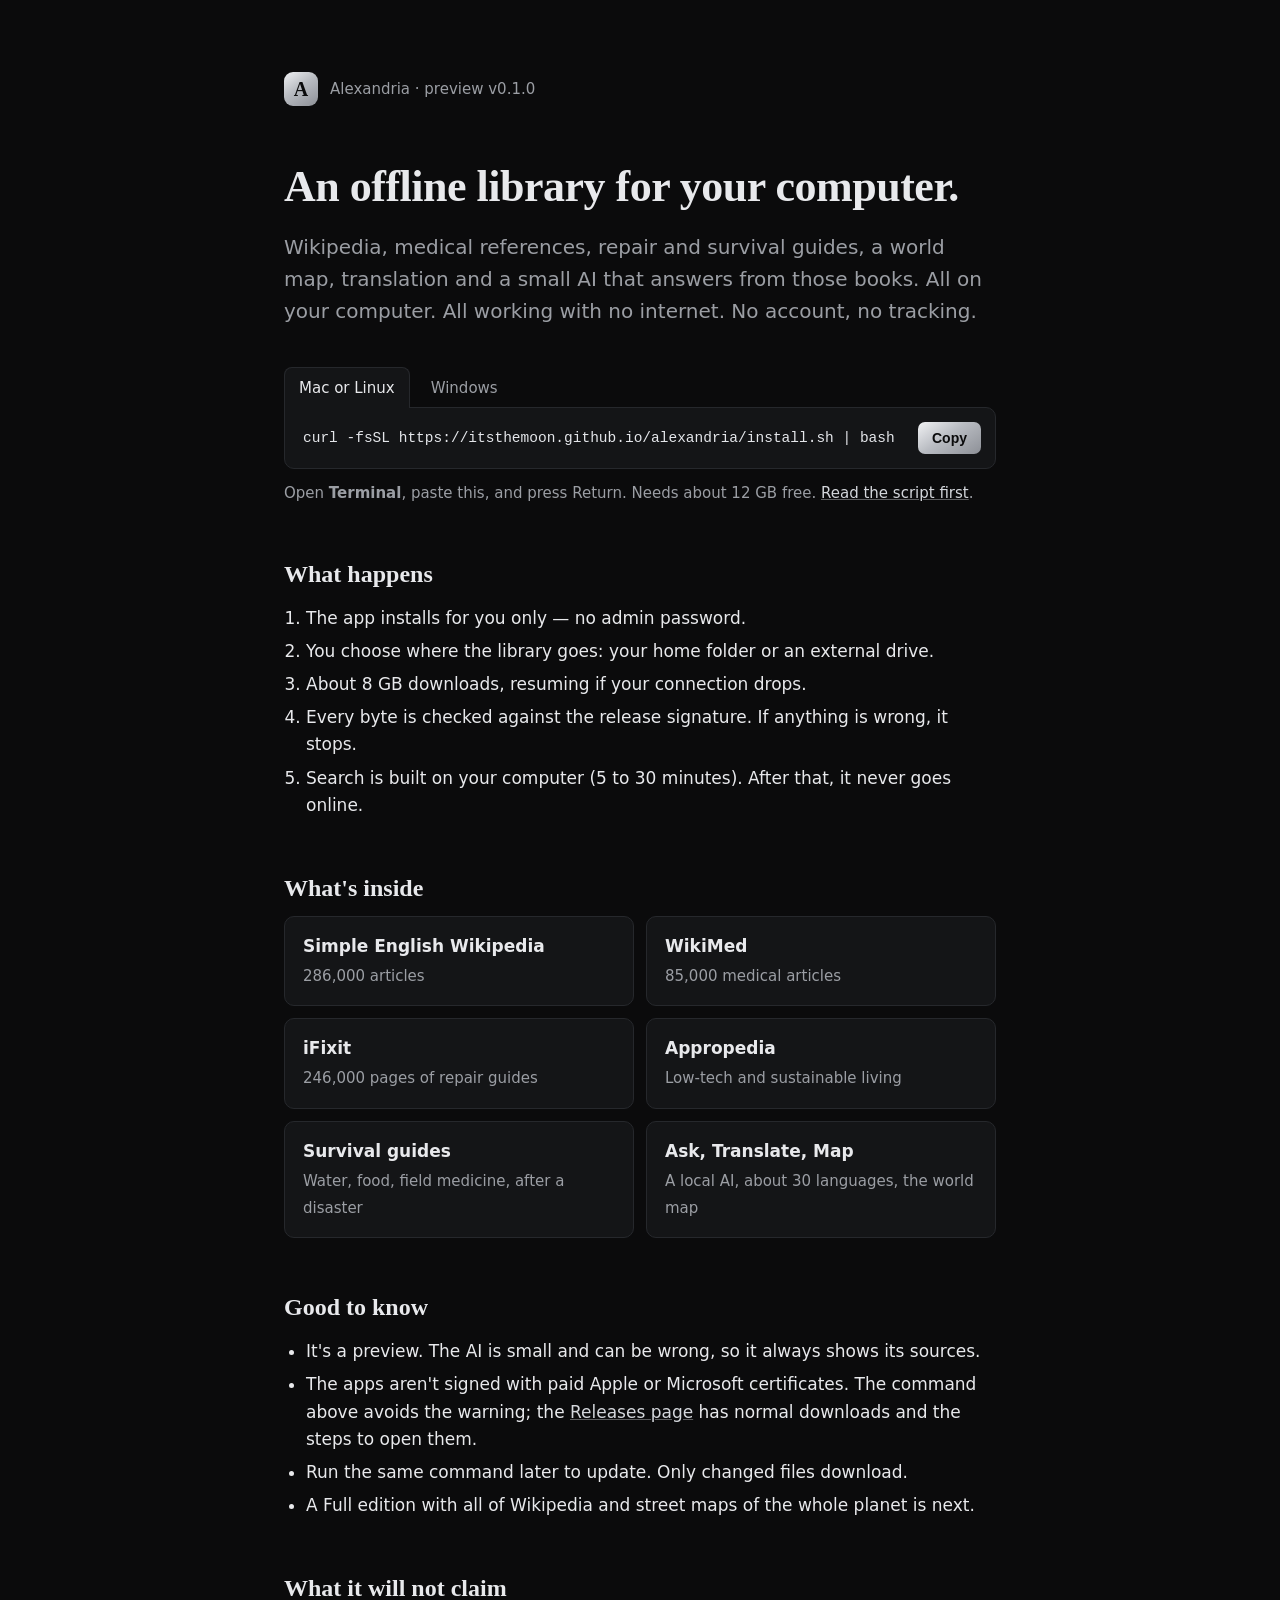
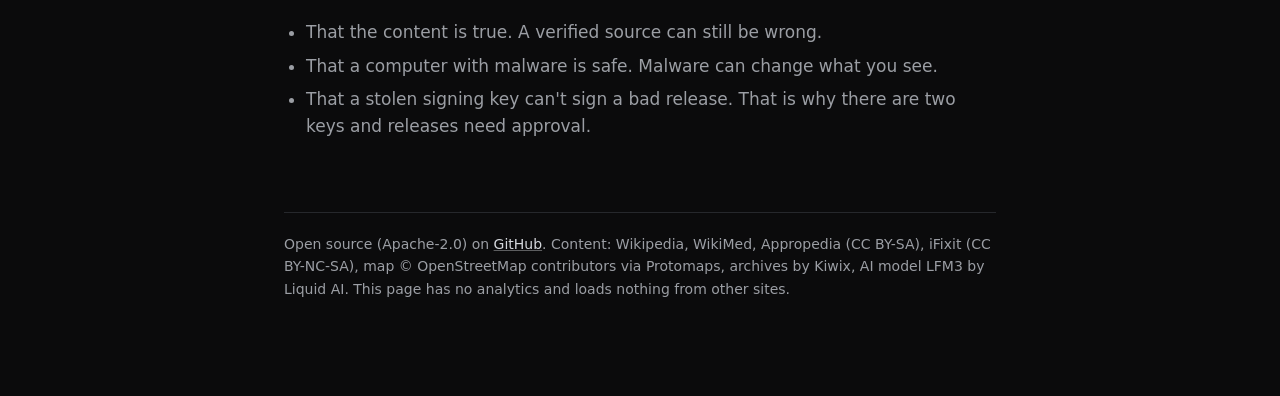
==== index.html @ 87331b24 "Site" ====
<!doctype html>
<html lang="en">
<head>
<meta charset="utf-8">
<meta name="viewport" content="width=device-width, initial-scale=1">
<title>Alexandria — an offline library for your computer</title>
<meta name="description" content="Wikipedia, medical references, repair and survival guides, a world map, translation and a local AI. All on your computer, all working with no internet.">
<style>
  :root { color-scheme: dark; --bg:#0b0b0c; --panel:#141517; --line:#26282c; --text:#e8e9ec; --muted:#9b9ea4; --silver: linear-gradient(145deg, #f1f2f4 0%, #b9bcc2 45%, #8d9097 100%); --link:#d4d7dc; --mono: ui-monospace, SFMono-Regular, Menlo, Consolas, monospace; }
  * { box-sizing: border-box; }
  html, body { margin:0; background:var(--bg); color:var(--text); font: 17px/1.6 -apple-system, BlinkMacSystemFont, "Segoe UI", system-ui, sans-serif; }
  main { max-width: 760px; margin: 0 auto; padding: 72px 24px 96px; }
  .brand { display:flex; align-items:center; gap:12px; margin-bottom:56px; color:var(--muted); font-size:15px; }
  .logo { width:34px; height:34px; border-radius:9px; background:var(--silver); color:#0b0b0c; display:grid; place-items:center; font: 600 20px Georgia, serif; }
  h1 { font: 600 44px/1.15 Georgia, "Times New Roman", serif; margin: 0 0 18px; letter-spacing:-0.5px; }
  .lead { font-size: 20px; color: var(--muted); margin: 0 0 40px; }
  h2 { font: 600 24px Georgia, serif; margin: 56px 0 14px; }
  .tabs { display:flex; gap:6px; margin-bottom:-1px; }
  .tabs button { background:none; border:1px solid transparent; border-bottom:none; color:var(--muted); padding:8px 14px; border-radius:8px 8px 0 0; font: inherit; font-size:15px; cursor:pointer; }
  .tabs button[aria-selected=true] { background:var(--panel); border-color:var(--line); color:var(--text); }
  .cmd { background:var(--panel); border:1px solid var(--line); border-radius:0 10px 10px 10px; padding:14px 14px 14px 18px; display:flex; gap:12px; align-items:center; }
  .cmd code { font: 14.5px var(--mono); flex:1; overflow-x:auto; white-space:nowrap; color:#e4e6ea; }
  .copy { background:var(--silver); color:#0b0b0c; border:0; border-radius:7px; padding:8px 14px; font-weight:600; font-size:14px; cursor:pointer; }
  .hint { color:var(--muted); font-size:15px; margin:12px 0 0; }
  ol, ul { padding-left: 22px; } li { margin: 6px 0; }
  ul.muted li { color: var(--muted); }
  .grid { display:grid; grid-template-columns: 1fr 1fr; gap:12px; }
  .card { background:var(--panel); border:1px solid var(--line); border-radius:10px; padding:16px 18px; }
  .card b { display:block; margin-bottom:2px; } .card span { color:var(--muted); font-size:15px; }
  a { color: var(--link); text-decoration-color: rgba(212,215,220,.4); }
  footer { margin-top:72px; color:var(--muted); font-size:14px; border-top:1px solid var(--line); padding-top:20px; }
  @media (max-width: 620px) { h1 { font-size:34px; } .grid { grid-template-columns:1fr; } }
</style>
</head>
<body>
<main>
  <div class="brand"><div class="logo">A</div> Alexandria · preview v0.1.0</div>

  <h1>An offline library for your computer.</h1>
  <p class="lead">Wikipedia, medical references, repair and survival guides, a world map,
  translation and a small AI that answers from those books. All on your computer. All
  working with no internet. No account, no tracking.</p>

  <div class="tabs" role="tablist">
    <button role="tab" aria-selected="true" data-os="unix">Mac or Linux</button>
    <button role="tab" aria-selected="false" data-os="win">Windows</button>
  </div>
  <div class="cmd">
    <code id="cmd">curl -fsSL https://itsthemoon.github.io/alexandria/install.sh | bash</code>
    <button class="copy" id="copy">Copy</button>
  </div>
  <p class="hint" id="where">Open <b>Terminal</b>, paste this, and press Return.
  Needs about 12 GB free. <a href="install.sh">Read the script first</a>.</p>

  <h2>What happens</h2>
  <ol>
    <li>The app installs for you only — no admin password.</li>
    <li>You choose where the library goes: your home folder or an external drive.</li>
    <li>About 8 GB downloads, resuming if your connection drops.</li>
    <li>Every byte is checked against the release signature. If anything is wrong, it stops.</li>
    <li>Search is built on your computer (5 to 30 minutes). After that, it never goes online.</li>
  </ol>

  <h2>What's inside</h2>
  <div class="grid">
    <div class="card"><b>Simple English Wikipedia</b><span>286,000 articles</span></div>
    <div class="card"><b>WikiMed</b><span>85,000 medical articles</span></div>
    <div class="card"><b>iFixit</b><span>246,000 pages of repair guides</span></div>
    <div class="card"><b>Appropedia</b><span>Low-tech and sustainable living</span></div>
    <div class="card"><b>Survival guides</b><span>Water, food, field medicine, after a disaster</span></div>
    <div class="card"><b>Ask, Translate, Map</b><span>A local AI, about 30 languages, the world map</span></div>
  </div>

  <h2>Good to know</h2>
  <ul>
    <li>It's a preview. The AI is small and can be wrong, so it always shows its sources.</li>
    <li>The apps aren't signed with paid Apple or Microsoft certificates. The command above
      avoids the warning; the <a href="https://github.com/itsthemoon/alexandria/releases">Releases page</a>
      has normal downloads and the steps to open them.</li>
    <li>Run the same command later to update. Only changed files download.</li>
    <li>A Full edition with all of Wikipedia and street maps of the whole planet is next.</li>
  </ul>

  <h2>What it will not claim</h2>
  <ul class="muted">
    <li>That the content is true. A verified source can still be wrong.</li>
    <li>That a computer with malware is safe. Malware can change what you see.</li>
    <li>That a stolen signing key can't sign a bad release. That is why there are two keys and
      releases need approval.</li>
  </ul>

  <footer>
    Open source (Apache-2.0) on <a href="https://github.com/itsthemoon/alexandria">GitHub</a>.
    Content: Wikipedia, WikiMed, Appropedia (CC BY-SA), iFixit (CC BY-NC-SA), map ©
    OpenStreetMap contributors via Protomaps, archives by Kiwix, AI model LFM3 by Liquid AI.
    This page has no analytics and loads nothing from other sites.
  </footer>
</main>
<script>
  const cmds = {
    unix: ['curl -fsSL https://itsthemoon.github.io/alexandria/install.sh | bash',
           'Open <b>Terminal</b>, paste this, and press Return. Needs about 12 GB free. <a href="install.sh">Read the script first</a>.'],
    win:  ['irm https://itsthemoon.github.io/alexandria/install.ps1 | iex',
           'Open <b>PowerShell</b> from the Start menu, paste this, and press Enter. Needs about 12 GB free. <a href="install.ps1">Read the script first</a>.'],
  };
  const show = os => {
    document.getElementById('cmd').textContent = cmds[os][0];
    document.getElementById('where').innerHTML = cmds[os][1];
    document.querySelectorAll('.tabs button').forEach(b => b.setAttribute('aria-selected', b.dataset.os === os));
  };
  document.querySelectorAll('.tabs button').forEach(b => b.onclick = () => show(b.dataset.os));
  if (/Windows/.test(navigator.userAgent)) show('win');
  document.getElementById('copy').onclick = async e => {
    await navigator.clipboard.writeText(document.getElementById('cmd').textContent);
    e.target.textContent = 'Copied'; setTimeout(() => e.target.textContent = 'Copy', 1500);
  };
</script>
</body>
</html>
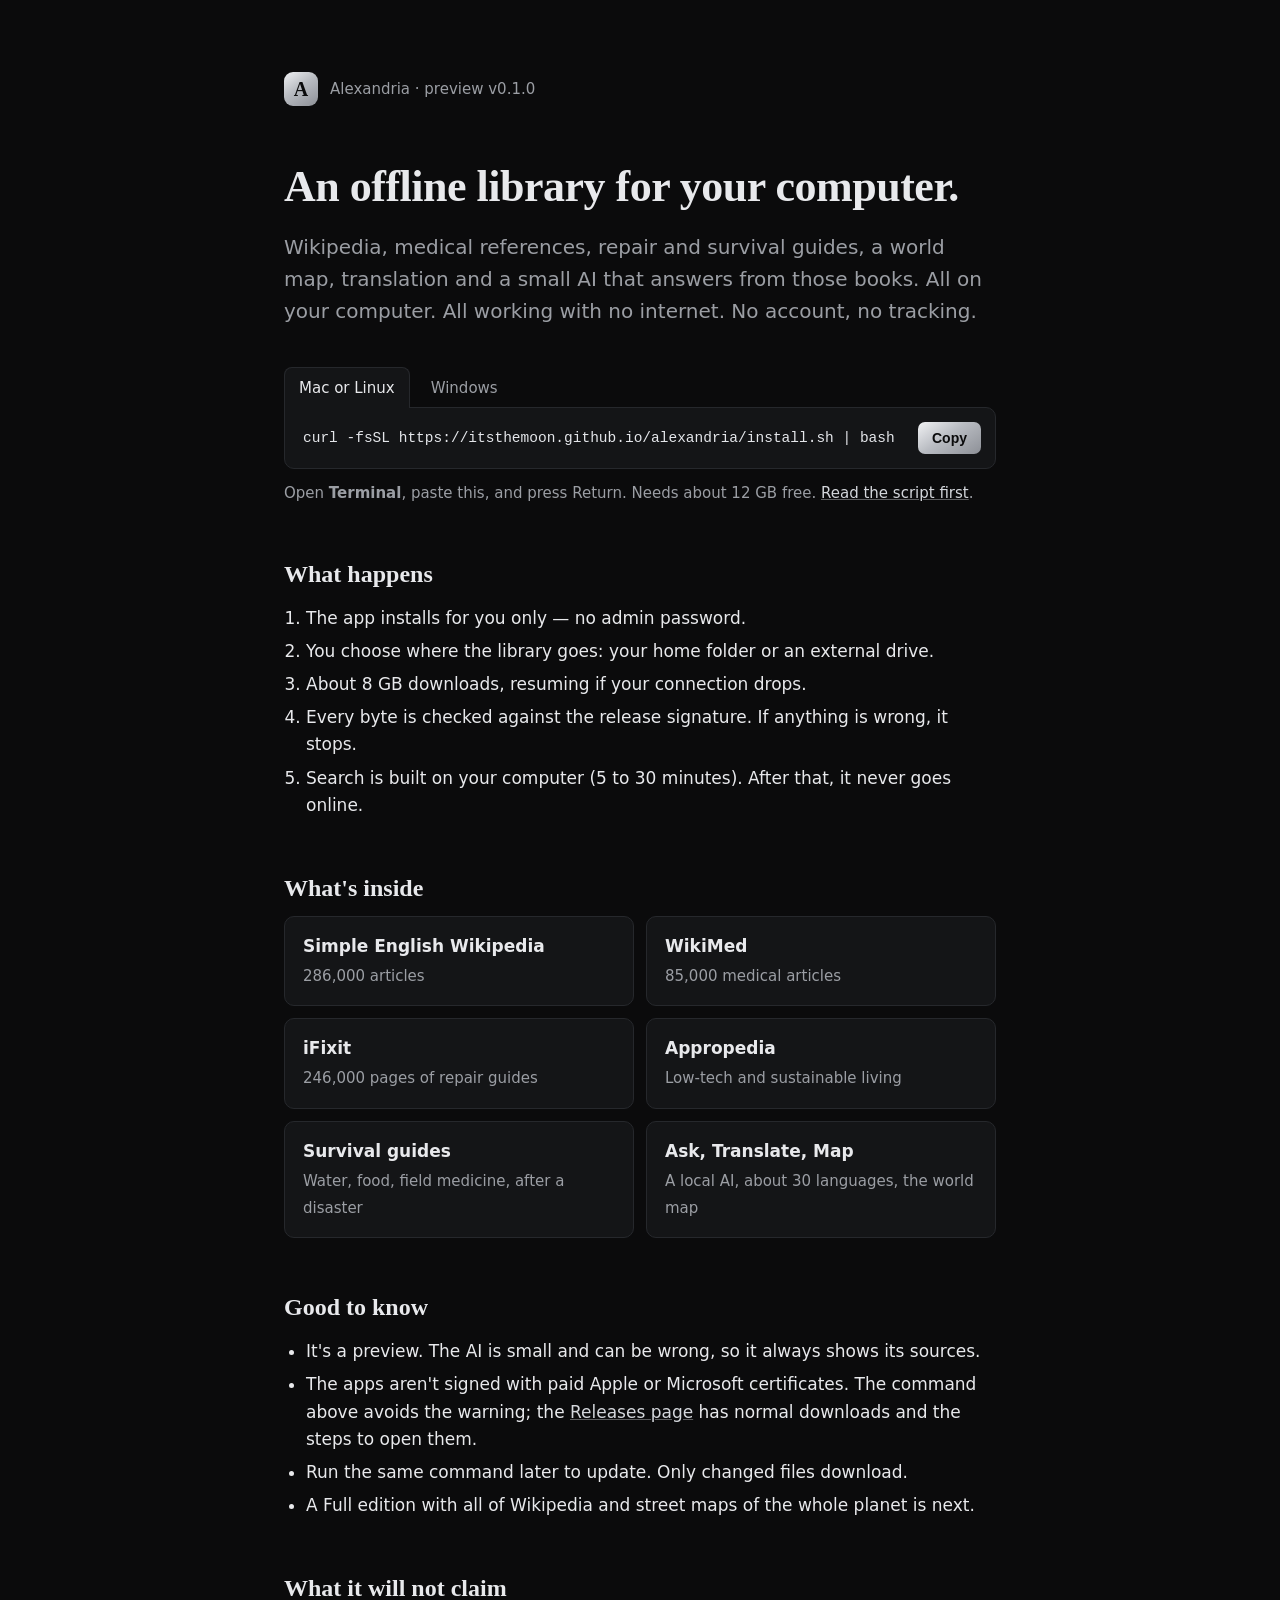
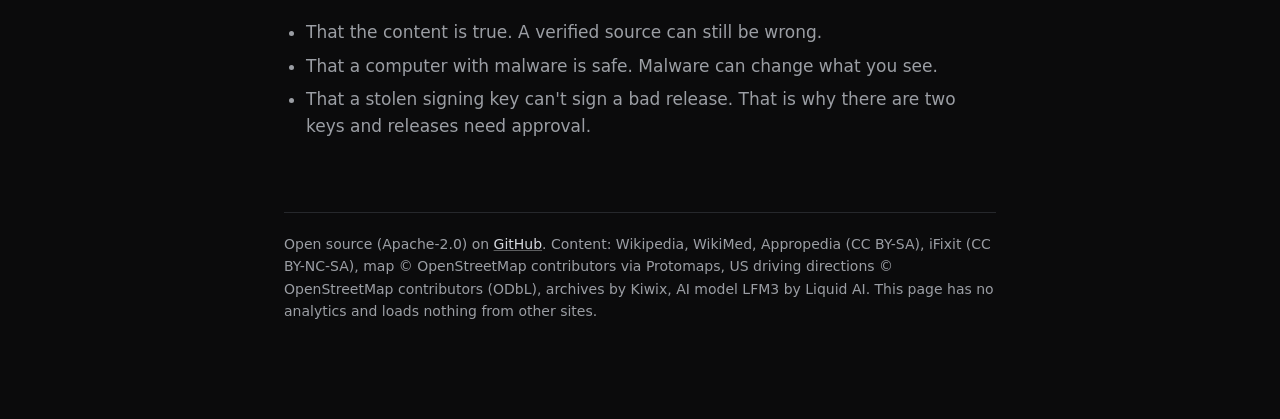
==== commit 0750dfbb: "v0.2.0 installers" ====
--- a/index.html
+++ b/index.html
@@ -92,7 +92,7 @@
   <footer>
     Open source (Apache-2.0) on <a href="https://github.com/itsthemoon/alexandria">GitHub</a>.
     Content: Wikipedia, WikiMed, Appropedia (CC BY-SA), iFixit (CC BY-NC-SA), map ©
-    OpenStreetMap contributors via Protomaps, archives by Kiwix, AI model LFM3 by Liquid AI.
+    OpenStreetMap contributors via Protomaps, US driving directions © OpenStreetMap contributors (ODbL), archives by Kiwix, AI model LFM3 by Liquid AI.
     This page has no analytics and loads nothing from other sites.
   </footer>
 </main>
